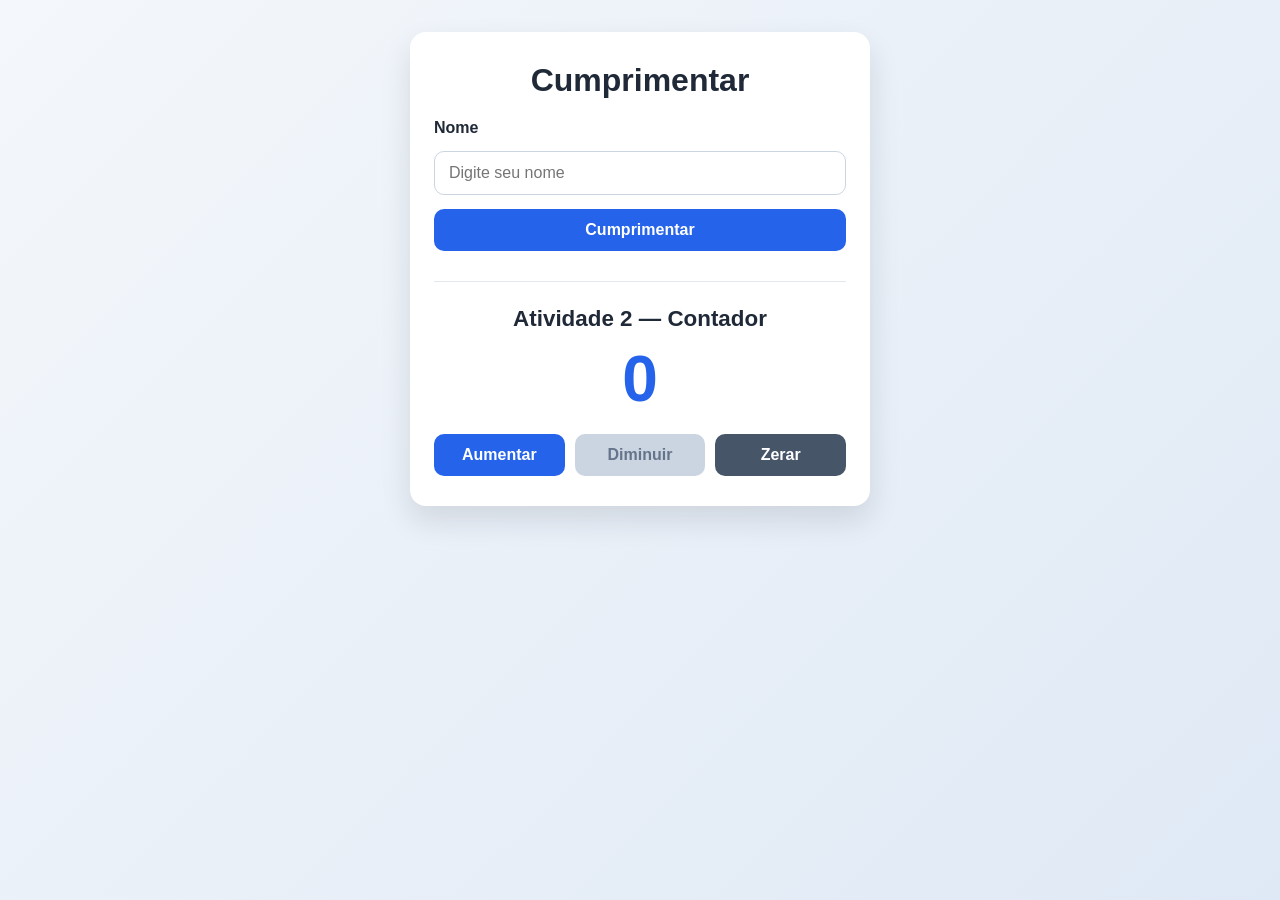
==== Regimental/Luizjoay.html @ 329a8073 "até atividade 2" ====
<!DOCTYPE html>
<html lang="pt-BR">
  <head>
    <meta charset="UTF-8" />
    <meta name="viewport" content="width=device-width, initial-scale=1.0" />
    <title>Atividades — Cumprimentar e Contador</title>
    <style>
      /* CSS compartilhado */
      * {
        box-sizing: border-box;
      }

      body {
        margin: 0;
        min-height: 100vh;
        padding: 32px 0;
        font-family: Arial, sans-serif;
        background: linear-gradient(135deg, #f4f7fb, #dfe9f5);
        color: #1f2937;
      }

      .card {
        width: min(460px, 90vw);
        margin: 0 auto;
        background: #ffffff;
        border-radius: 16px;
        box-shadow: 0 14px 30px rgba(15, 23, 42, 0.12);
        padding: 30px 24px;
      }

      /* CSS Atividade 1 */
      h1 {
        margin: 0 0 20px;
        text-align: center;
        font-size: 2rem;
      }

      form {
        display: flex;
        flex-direction: column;
        gap: 14px;
      }

      label {
        font-weight: 600;
      }

      input {
        width: 100%;
        padding: 12px 14px;
        border: 1.5px solid #cbd5e1;
        border-radius: 10px;
        font-size: 1rem;
        transition: border-color 0.2s ease, box-shadow 0.2s ease;
      }

      input:focus {
        outline: none;
        border-color: #3b82f6;
        box-shadow: 0 0 0 3px rgba(59, 130, 246, 0.12);
      }

      /* Estilos compartilhados dos botões */
      button {
        padding: 12px 18px;
        border: none;
        border-radius: 10px;
        background: #2563eb;
        color: #fff;
        font-size: 1rem;
        font-weight: 700;
        cursor: pointer;
        transition: background 0.2s ease, transform 0.15s ease;
      }

      button:hover {
        background: #1d4ed8;
      }

      button:active {
        transform: translateY(1px);
      }

      .message {
        min-height: 24px;
        margin-top: 20px;
        padding: 10px 12px;
        border-radius: 8px;
        font-weight: 600;
        display: none;
      }

      .message.error {
        display: block;
        background: #fef2f2;
        color: #b91c1c;
        border: 1px solid #fecaca;
      }

      .message.success {
        display: block;
        background: #ecfdf5;
        color: #166534;
        border: 1px solid #a7f3d0;
      }

      /* CSS Atividade 2 */
      button:disabled {
        background: #cbd5e1;
        color: #64748b;
        cursor: not-allowed;
        transform: none;
      }

      button:disabled:hover {
        background: #cbd5e1;
      }

      .counter-section {
        margin-top: 30px;
        padding-top: 24px;
        border-top: 1px solid #e2e8f0;
        text-align: center;
      }

      .counter-section h2 {
        margin: 0 0 12px;
        font-size: 1.4rem;
      }

      .counter-value {
        margin: 0 0 20px;
        color: #2563eb;
        font-size: 4rem;
        font-weight: 800;
        line-height: 1.1;
        font-variant-numeric: tabular-nums;
      }

      .counter-actions {
        display: flex;
        flex-wrap: wrap;
        justify-content: center;
        gap: 10px;
      }

      .counter-actions button {
        flex: 1 1 110px;
      }

      .counter-actions .reset-button {
        background: #475569;
      }

      .counter-actions .reset-button:hover {
        background: #334155;
      }
    </style>
  </head>
  <body>
    <main class="card">
      <!-- HTML Atividade 1 -->
      <h1>Cumprimentar</h1>

      <form id="greetingForm" novalidate>
        <label for="nome">Nome</label>
        <input id="nome" name="nome" type="text" placeholder="Digite seu nome" />
        <button type="submit">Cumprimentar</button>
      </form>

      <p id="resultado" class="message" aria-live="polite"></p>

      <!-- HTML Atividade 2 -->
      <section class="counter-section" aria-labelledby="counterTitle">
        <h2 id="counterTitle">Atividade 2 — Contador</h2>
        <p id="counterValue" class="counter-value" aria-live="polite">0</p>
        <div class="counter-actions">
          <button id="increaseButton" type="button">Aumentar</button>
          <button id="decreaseButton" type="button" disabled>Diminuir</button>
          <button id="resetButton" class="reset-button" type="button">Zerar</button>
        </div>
      </section>
    </main>

    <script>
      // JS Atividade 1
      const form = document.getElementById('greetingForm');
      const input = document.getElementById('nome');
      const resultado = document.getElementById('resultado');

      function mostrarMensagem(texto, tipo) {
        resultado.textContent = texto;
        resultado.className = `message ${tipo}`;
      }

      form.addEventListener('submit', function (event) {
        event.preventDefault();

        const nome = input.value.trim();

        if (!nome) {
          mostrarMensagem('Digite seu nome antes de cumprimentar.', 'error');
          input.focus();
          return;
        }

        mostrarMensagem(`Olá, ${nome}!`, 'success');
      });

      input.addEventListener('keydown', function (event) {
        if (event.key === 'Enter') {
          event.preventDefault();
          form.requestSubmit();
        }
      });

      // JS Atividade 2
      const counterValue = document.getElementById('counterValue');
      const increaseButton = document.getElementById('increaseButton');
      const decreaseButton = document.getElementById('decreaseButton');
      const resetButton = document.getElementById('resetButton');
      let contador = 0;

      function atualizarContador() {
        counterValue.textContent = contador;
        decreaseButton.disabled = contador === 0;
      }

      atualizarContador();

      increaseButton.addEventListener('click', function () {
        contador += 1;
        atualizarContador();
      });

      decreaseButton.addEventListener('click', function () {
        if (contador > 0) {
          contador -= 1;
          atualizarContador();
        }
      });

      resetButton.addEventListener('click', function () {
        contador = 0;
        atualizarContador();
      });
    </script>
  </body>
</html>
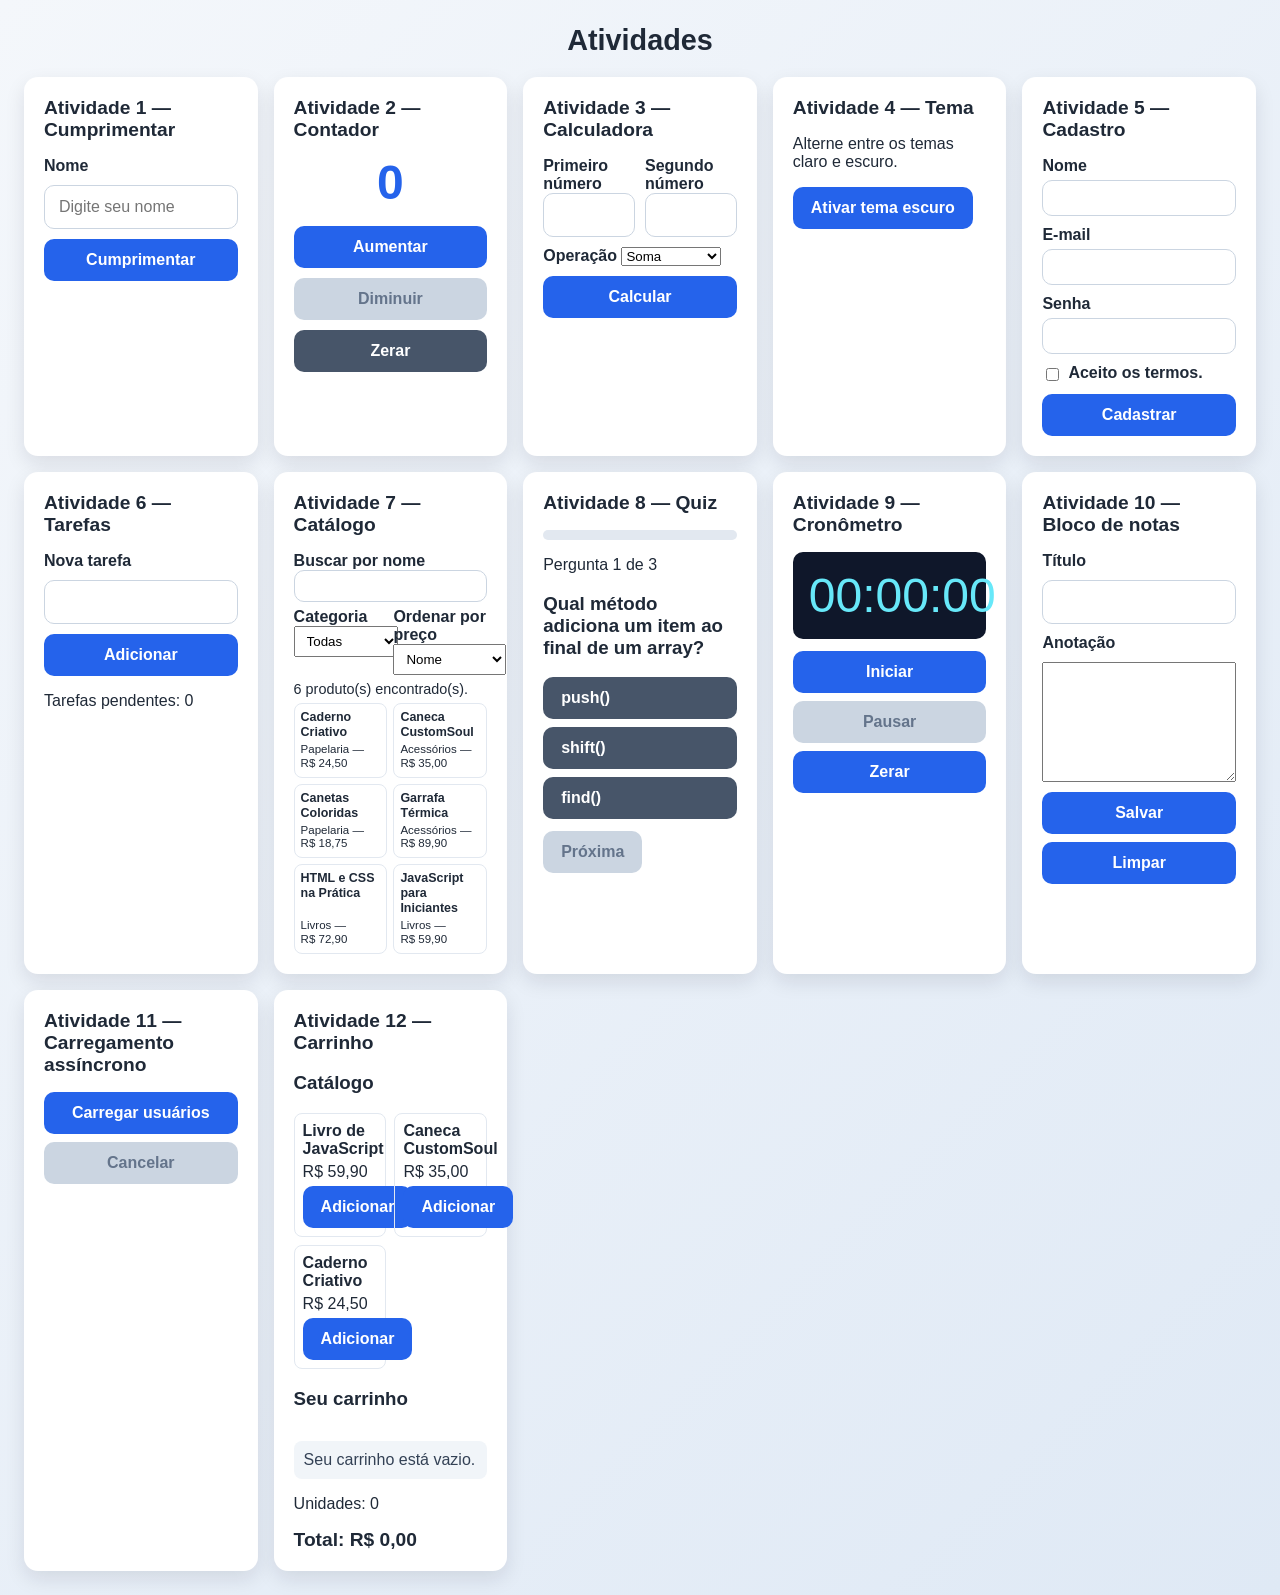
==== commit 2101e1f3: "lista" ====
--- a/Regimental/Luizjoay.html
+++ b/Regimental/Luizjoay.html
@@ -3,9 +3,8 @@
   <head>
     <meta charset="UTF-8" />
     <meta name="viewport" content="width=device-width, initial-scale=1.0" />
-    <title>Atividades — Cumprimentar e Contador</title>
+    <title>Atividades</title>
     <style>
-      /* CSS compartilhado */
       * {
         box-sizing: border-box;
       }
@@ -13,38 +12,57 @@
       body {
         margin: 0;
         min-height: 100vh;
-        padding: 32px 0;
+        padding: 24px;
         font-family: Arial, sans-serif;
         background: linear-gradient(135deg, #f4f7fb, #dfe9f5);
         color: #1f2937;
       }
 
+      /* css compartilhado */
+      .page-header {
+        width: 100%;
+        margin: 0 auto 20px;
+        text-align: center;
+      }
+
+      .page-header h1 {
+        margin: 0;
+        font-size: 1.8rem;
+      }
+
+      .activities-grid {
+        display: grid;
+        grid-template-columns: repeat(auto-fit, minmax(min(230px, 100%), 1fr));
+        gap: 16px;
+        width: 100%;
+        margin: 0;
+      }
+
       .card {
-        width: min(460px, 90vw);
-        margin: 0 auto;
+        min-width: 0;
         background: #ffffff;
-        border-radius: 16px;
-        box-shadow: 0 14px 30px rgba(15, 23, 42, 0.12);
-        padding: 30px 24px;
-      }
-
-      /* CSS Atividade 1 */
-      h1 {
-        margin: 0 0 20px;
-        text-align: center;
-        font-size: 2rem;
-      }
-
+        border-radius: 14px;
+        box-shadow: 0 8px 20px rgba(15, 23, 42, 0.1);
+        padding: 20px;
+      }
+
+      .card h2 {
+        margin: 0 0 16px;
+        font-size: 1.2rem;
+      }
+
+      /* css atv 1 */
       form {
         display: flex;
         flex-direction: column;
-        gap: 14px;
+        gap: 10px;
       }
 
       label {
         font-weight: 600;
       }
 
+      /* css compartilhado */
       input {
         width: 100%;
         padding: 12px 14px;
@@ -54,13 +72,14 @@
         transition: border-color 0.2s ease, box-shadow 0.2s ease;
       }
 
+      /* css compartilhado */
       input:focus {
         outline: none;
         border-color: #3b82f6;
         box-shadow: 0 0 0 3px rgba(59, 130, 246, 0.12);
       }
 
-      /* Estilos compartilhados dos botões */
+      /* css compartilhado */
       button {
         padding: 12px 18px;
         border: none;
@@ -73,23 +92,26 @@
         transition: background 0.2s ease, transform 0.15s ease;
       }
 
+      /* css compartilhado */
       button:hover {
         background: #1d4ed8;
       }
 
+      /* css compartilhado */
       button:active {
         transform: translateY(1px);
       }
 
+      /* css atv 1 */
       .message {
-        min-height: 24px;
-        margin-top: 20px;
+        margin: 12px 0 0;
         padding: 10px 12px;
         border-radius: 8px;
         font-weight: 600;
         display: none;
       }
 
+      /* css atv 1 */
       .message.error {
         display: block;
         background: #fef2f2;
@@ -97,6 +119,7 @@
         border: 1px solid #fecaca;
       }
 
+      /* css atv 1 */
       .message.success {
         display: block;
         background: #ecfdf5;
@@ -104,7 +127,7 @@
         border: 1px solid #a7f3d0;
       }
 
-      /* CSS Atividade 2 */
+      /* css atv 2 */
       button:disabled {
         background: #cbd5e1;
         color: #64748b;
@@ -112,31 +135,32 @@
         transform: none;
       }
 
+      /* css atv 2 */
       button:disabled:hover {
         background: #cbd5e1;
       }
 
+      /* css atv 2 */
       .counter-section {
-        margin-top: 30px;
-        padding-top: 24px;
-        border-top: 1px solid #e2e8f0;
         text-align: center;
       }
 
+      /* css atv 2 */
       .counter-section h2 {
-        margin: 0 0 12px;
-        font-size: 1.4rem;
-      }
-
+        text-align: left;
+      }
+
+      /* css atv 2 */
       .counter-value {
-        margin: 0 0 20px;
+        margin: 8px 0 16px;
         color: #2563eb;
-        font-size: 4rem;
+        font-size: 3rem;
         font-weight: 800;
         line-height: 1.1;
         font-variant-numeric: tabular-nums;
       }
 
+      /* css atv 2 */
       .counter-actions {
         display: flex;
         flex-wrap: wrap;
@@ -144,46 +168,607 @@
         gap: 10px;
       }
 
+      /* css atv 2 */
       .counter-actions button {
         flex: 1 1 110px;
       }
 
+      /* css compartilhado */
+      .activity-card {
+        min-height: 150px;
+      }
+
+      /* css compartilhado */
+      /* css atv 2 */
       .counter-actions .reset-button {
         background: #475569;
       }
 
+      /* css atv 2 */
       .counter-actions .reset-button:hover {
         background: #334155;
+      }
+
+      /* css compartilhado */
+      @media (max-width: 480px) {
+        body {
+          padding: 16px;
+        }
+
+        .card {
+          padding: 16px;
+        }
+      }
+
+      /* css atv 3 */
+      .calculator-fields {
+        display: grid;
+        gap: 10px;
+        grid-template-columns: repeat(2, minmax(0, 1fr));
+      }
+
+      .calculator-fields .wide-field {
+        grid-column: 1 / -1;
+      }
+
+      /* css compartilhado */
+      .activity-actions {
+        display: flex;
+        flex-wrap: wrap;
+        gap: 8px;
+      }
+
+      .activity-actions button {
+        flex: 1 1 110px;
+      }
+
+      .activity-result,
+      .activity-status {
+        margin: 12px 0 0;
+        padding: 10px;
+        border-radius: 8px;
+        background: #f1f5f9;
+        color: #334155;
+        overflow-wrap: anywhere;
+      }
+
+      .activity-result:empty,
+      .activity-status:empty {
+        display: none;
+      }
+
+      .activity-result.error,
+      .activity-status.error {
+        background: #fef2f2;
+        color: #b91c1c;
+      }
+
+      .activity-result.success,
+      .activity-status.success {
+        background: #ecfdf5;
+        color: #166534;
+      }
+
+      /* css atv 4 */
+      body.dark-theme {
+        background: #111827;
+        color: #f8fafc;
+      }
+
+      body.dark-theme .card {
+        background: #1f2937;
+        color: #f8fafc;
+      }
+
+      body.dark-theme input,
+      body.dark-theme select,
+      body.dark-theme textarea {
+        background: #111827;
+        color: #f8fafc;
+        border-color: #64748b;
+      }
+
+      body.dark-theme .activity-result,
+      body.dark-theme .activity-status {
+        background: #334155;
+        color: #f8fafc;
+      }
+
+      body.dark-theme .activity-status.error {
+        background: #7f1d1d;
+        color: #fee2e2;
+      }
+
+      body.dark-theme .activity-status.success {
+        background: #14532d;
+        color: #dcfce7;
+      }
+
+      /* css atv 5 */
+      .registration-card {
+        align-self: start;
+      }
+
+      .registration-form {
+        display: grid;
+        gap: 5px;
+      }
+
+      .registration-form .wide-field {
+        grid-column: 1 / -1;
+      }
+
+      .registration-form input:not([type="checkbox"]) {
+        padding: 8px 10px;
+      }
+
+      .terms-field {
+        display: flex;
+        align-items: flex-start;
+        gap: 6px;
+      }
+
+      .terms-field input {
+        width: auto;
+        margin-top: 4px;
+      }
+
+      .field-error {
+        grid-column: 1 / -1;
+        min-height: 0;
+        margin: -4px 0 0;
+        color: #b91c1c;
+        font-size: 0.8rem;
+      }
+
+      .invalid-field {
+        border-color: #dc2626;
+      }
+
+      /* css atv 6 */
+      .task-list {
+        display: grid;
+        gap: 8px;
+        padding: 0;
+        margin: 12px 0 0;
+        list-style: none;
+      }
+
+      .task-item {
+        display: flex;
+        align-items: center;
+        justify-content: space-between;
+        gap: 8px;
+        padding: 10px;
+        border: 1px solid #e2e8f0;
+        border-radius: 8px;
+      }
+
+      .task-item.is-complete .task-text {
+        color: #64748b;
+        text-decoration: line-through;
+      }
+
+      .task-item button,
+      .cart-item button {
+        padding: 8px 10px;
+      }
+
+      .delete-button {
+        background: #b91c1c;
+      }
+
+      .delete-button:hover {
+        background: #991b1b;
+      }
+
+      /* css atv 7 */
+      .catalog-card {
+        align-self: start;
+      }
+
+      .catalog-filters {
+        display: grid;
+        grid-template-columns: repeat(2, minmax(0, 1fr));
+        gap: 6px;
+        margin-bottom: 6px;
+      }
+
+      .catalog-filters label:first-child {
+        grid-column: 1 / -1;
+      }
+
+      .catalog-filters input,
+      .catalog-filters select {
+        padding: 6px 8px;
+      }
+
+      .product-grid {
+        display: grid;
+        grid-template-columns: repeat(2, minmax(0, 1fr));
+        gap: 8px;
+      }
+
+      .catalog-card .product-grid {
+        grid-template-columns: repeat(2, minmax(0, 1fr));
+        gap: 6px;
+      }
+
+      .product-item {
+        display: flex;
+        align-items: flex-start;
+        flex-direction: column;
+        justify-content: space-between;
+        gap: 5px;
+        padding: 8px;
+        border: 1px solid #e2e8f0;
+        border-radius: 8px;
+      }
+
+      .catalog-card .product-item {
+        gap: 3px;
+        padding: 6px;
+        font-size: 0.78rem;
+        line-height: 1.2;
+      }
+
+      .catalog-card .product-item span {
+        font-size: 0.72rem;
+      }
+
+      .catalog-count {
+        margin: 6px 0;
+        font-size: 0.9rem;
+      }
+
+      /* css atv 8 */
+      .quiz-options {
+        display: grid;
+        gap: 8px;
+        margin: 12px 0;
+      }
+
+      .quiz-progress {
+        height: 10px;
+        margin-bottom: 12px;
+        overflow: hidden;
+        border-radius: 99px;
+        background: #e2e8f0;
+      }
+
+      .quiz-progress span {
+        display: block;
+        height: 100%;
+        background: #2563eb;
+        transition: width 0.2s ease;
+      }
+
+      .quiz-options button {
+        background: #475569;
+        text-align: left;
+      }
+
+      .quiz-options button.correct-answer {
+        background: #15803d;
+      }
+
+      .quiz-options button.wrong-answer {
+        background: #b91c1c;
+      }
+
+      /* css atv 9 */
+      .stopwatch-display {
+        margin: 12px 0;
+        padding: 16px;
+        border-radius: 10px;
+        background: #0f172a;
+        color: #67e8f9;
+        font-size: clamp(2rem, 10vw, 3rem);
+        font-variant-numeric: tabular-nums;
+        text-align: center;
+      }
+
+      /* css atv 10 */
+      .notes-form {
+        display: grid;
+        gap: 10px;
+      }
+
+      .notes-form textarea {
+        min-height: 120px;
+        resize: vertical;
+      }
+
+      .confirmation-dialog {
+        width: min(360px, calc(100% - 32px));
+        border: 0;
+        border-radius: 12px;
+        box-shadow: 0 16px 40px rgba(15, 23, 42, 0.3);
+      }
+
+      .confirmation-dialog::backdrop {
+        background: rgba(15, 23, 42, 0.55);
+      }
+
+      /* css atv 11 */
+      .user-list {
+        display: grid;
+        gap: 8px;
+        padding: 0;
+        margin: 12px 0 0;
+        list-style: none;
+      }
+
+      .user-item {
+        padding: 10px;
+        border: 1px solid #e2e8f0;
+        border-radius: 8px;
+        overflow-wrap: anywhere;
+      }
+
+      /* css atv 12 */
+      .cart-module-help {
+        margin: 0 0 12px;
+      }
+
+      .cart-list {
+        display: grid;
+        gap: 8px;
+        padding: 0;
+        margin: 12px 0 0;
+        list-style: none;
+      }
+
+      .cart-item {
+        display: flex;
+        align-items: center;
+        justify-content: space-between;
+        gap: 8px;
+        padding: 10px;
+        border: 1px solid #e2e8f0;
+        border-radius: 8px;
+      }
+
+      .cart-total {
+        margin: 16px 0 0;
+        font-size: 1.2rem;
+        font-weight: 800;
+      }
+
+      @media (max-width: 480px) {
+        .calculator-fields {
+          grid-template-columns: 1fr;
+        }
+
+        .calculator-fields .wide-field {
+          grid-column: auto;
+        }
+
+        .product-grid {
+          grid-template-columns: repeat(auto-fit, minmax(min(130px, 100%), 1fr));
+        }
+
+        .catalog-card .product-grid {
+          grid-template-columns: repeat(auto-fit, minmax(min(130px, 100%), 1fr));
+        }
       }
     </style>
   </head>
   <body>
-    <main class="card">
-      <!-- HTML Atividade 1 -->
-      <h1>Cumprimentar</h1>
-
-      <form id="greetingForm" novalidate>
-        <label for="nome">Nome</label>
-        <input id="nome" name="nome" type="text" placeholder="Digite seu nome" />
-        <button type="submit">Cumprimentar</button>
-      </form>
-
-      <p id="resultado" class="message" aria-live="polite"></p>
-
-      <!-- HTML Atividade 2 -->
-      <section class="counter-section" aria-labelledby="counterTitle">
-        <h2 id="counterTitle">Atividade 2 — Contador</h2>
-        <p id="counterValue" class="counter-value" aria-live="polite">0</p>
-        <div class="counter-actions">
-          <button id="increaseButton" type="button">Aumentar</button>
-          <button id="decreaseButton" type="button" disabled>Diminuir</button>
-          <button id="resetButton" class="reset-button" type="button">Zerar</button>
+    <header class="page-header">
+      <h1>Atividades</h1>
+    </header>
+
+    <!-- html compartilhado: grade das atividades -->
+    <main class="activities-grid" aria-label="Lista de atividades">
+      <article class="card">
+        <!-- html atv 1 -->
+        <h2>Atividade 1 — Cumprimentar</h2>
+
+        <form id="greetingForm" novalidate>
+          <label for="nome">Nome</label>
+          <input id="nome" name="nome" type="text" placeholder="Digite seu nome" />
+          <button type="submit">Cumprimentar</button>
+        </form>
+
+        <p id="resultado" class="message" aria-live="polite"></p>
+      </article>
+
+      <article class="card">
+        <!-- html atv 2 -->
+        <section class="counter-section" aria-labelledby="counterTitle">
+          <h2 id="counterTitle">Atividade 2 — Contador</h2>
+          <p id="counterValue" class="counter-value" aria-live="polite">0</p>
+          <div class="counter-actions">
+            <button id="increaseButton" type="button">Aumentar</button>
+            <button id="decreaseButton" type="button" disabled>Diminuir</button>
+            <button id="resetButton" class="reset-button" type="button">Zerar</button>
+          </div>
+        </section>
+      </article>
+
+      <article class="card activity-card">
+        <!-- html atv 3 -->
+        <h2>Atividade 3 — Calculadora</h2>
+        <form id="calculatorForm">
+          <div class="calculator-fields">
+            <label>
+              Primeiro número
+              <input id="calculatorFirst" type="number" step="any" required />
+            </label>
+            <label>
+              Segundo número
+              <input id="calculatorSecond" type="number" step="any" required />
+            </label>
+            <label class="wide-field">
+              Operação
+              <select id="calculatorOperation">
+                <option value="add">Soma</option>
+                <option value="subtract">Subtração</option>
+                <option value="multiply">Multiplicação</option>
+                <option value="divide">Divisão</option>
+              </select>
+            </label>
+          </div>
+          <button type="submit">Calcular</button>
+        </form>
+        <p id="calculatorResult" class="activity-result" aria-live="polite"></p>
+      </article>
+
+      <article class="card activity-card">
+        <!-- html atv 4 -->
+        <h2>Atividade 4 — Tema</h2>
+        <p>Alterne entre os temas claro e escuro.</p>
+        <button id="themeToggle" type="button" aria-pressed="false">Ativar tema escuro</button>
+      </article>
+
+      <article class="card activity-card registration-card">
+        <!-- html atv 5 -->
+        <h2>Atividade 5 — Cadastro</h2>
+        <form id="registrationForm" class="registration-form" novalidate>
+          <label class="wide-field" for="registrationName">Nome</label>
+          <input class="wide-field" id="registrationName" name="name" type="text" autocomplete="name" />
+          <p id="registrationNameError" class="field-error" aria-live="polite"></p>
+
+          <label class="wide-field" for="registrationEmail">E-mail</label>
+          <input class="wide-field" id="registrationEmail" name="email" type="email" autocomplete="email" />
+          <p id="registrationEmailError" class="field-error" aria-live="polite"></p>
+
+          <label class="wide-field" for="registrationPassword">Senha</label>
+          <input class="wide-field" id="registrationPassword" name="password" type="password" autocomplete="new-password" />
+          <p id="registrationPasswordError" class="field-error" aria-live="polite"></p>
+
+          <label class="terms-field wide-field">
+            <input id="registrationTerms" name="terms" type="checkbox" />
+            <span>Aceito os termos.</span>
+          </label>
+          <p id="registrationTermsError" class="field-error wide-field" aria-live="polite"></p>
+          <button class="wide-field" type="submit">Cadastrar</button>
+        </form>
+        <p id="registrationStatus" class="activity-status" aria-live="polite"></p>
+      </article>
+
+      <article class="card activity-card">
+        <!-- html atv 6 -->
+        <h2>Atividade 6 — Tarefas</h2>
+        <form id="taskForm">
+          <label for="taskInput">Nova tarefa</label>
+          <input id="taskInput" type="text" />
+          <button type="submit">Adicionar</button>
+        </form>
+        <p id="taskPendingCount" aria-live="polite">Tarefas pendentes: 0</p>
+        <ul id="taskList" class="task-list" aria-label="Lista de tarefas"></ul>
+      </article>
+
+      <article class="card activity-card catalog-card">
+        <!-- html atv 7 -->
+        <h2>Atividade 7 — Catálogo</h2>
+        <div class="catalog-filters">
+          <label>
+            Buscar por nome
+            <input id="catalogSearch" type="search" />
+          </label>
+          <label>
+            Categoria
+            <select id="catalogCategory">
+              <option value="">Todas</option>
+              <option value="Livros">Livros</option>
+              <option value="Acessórios">Acessórios</option>
+              <option value="Papelaria">Papelaria</option>
+            </select>
+          </label>
+          <label>
+            Ordenar por preço
+            <select id="catalogSort">
+              <option value="name">Nome</option>
+              <option value="ascending">Menor preço</option>
+              <option value="descending">Maior preço</option>
+            </select>
+          </label>
         </div>
-      </section>
+        <p id="catalogCount" class="catalog-count" aria-live="polite"></p>
+        <div id="catalogProducts" class="product-grid"></div>
+        <p id="catalogEmpty" class="activity-status" hidden>Nenhum produto corresponde aos filtros.</p>
+      </article>
+
+      <article class="card activity-card">
+        <!-- html atv 8 -->
+        <h2>Atividade 8 — Quiz</h2>
+        <div class="quiz-progress" role="progressbar" aria-label="Progresso do quiz" aria-valuemin="0" aria-valuemax="3" aria-valuenow="0">
+          <span id="quizProgress"></span>
+        </div>
+        <p id="quizQuestionNumber" aria-live="polite"></p>
+        <h3 id="quizQuestion"></h3>
+        <div id="quizOptions" class="quiz-options"></div>
+        <p id="quizFeedback" class="activity-status" aria-live="polite"></p>
+        <button id="quizNext" type="button" disabled>Próxima</button>
+        <button id="quizRestart" type="button" hidden>Reiniciar</button>
+      </article>
+
+      <article class="card activity-card">
+        <!-- html atv 9 -->
+        <h2>Atividade 9 — Cronômetro</h2>
+        <p id="stopwatchDisplay" class="stopwatch-display" role="timer" aria-label="00 minutos, 00 segundos e 00 centésimos">00:00:00</p>
+        <div class="activity-actions">
+          <button id="stopwatchStart" type="button">Iniciar</button>
+          <button id="stopwatchPause" type="button" disabled>Pausar</button>
+          <button id="stopwatchReset" class="reset-button" type="button">Zerar</button>
+        </div>
+      </article>
+
+      <article class="card activity-card">
+        <!-- html atv 10 -->
+        <h2>Atividade 10 — Bloco de notas</h2>
+        <form id="notesForm" class="notes-form">
+          <label for="noteTitle">Título</label>
+          <input id="noteTitle" type="text" />
+          <label for="noteText">Anotação</label>
+          <textarea id="noteText"></textarea>
+          <div class="activity-actions">
+            <button type="submit">Salvar</button>
+            <button id="noteClear" class="reset-button" type="button">Limpar</button>
+          </div>
+        </form>
+        <p id="noteStatus" class="activity-status" aria-live="polite"></p>
+        <dialog id="noteConfirmDialog" class="confirmation-dialog" aria-labelledby="noteConfirmTitle">
+          <h3 id="noteConfirmTitle">Limpar anotação?</h3>
+          <p>O título e o texto serão apagados.</p>
+          <div class="activity-actions">
+            <button id="noteConfirmClear" type="button">Confirmar limpeza</button>
+            <button id="noteCancelClear" class="reset-button" type="button">Cancelar</button>
+          </div>
+        </dialog>
+      </article>
+
+      <article class="card activity-card">
+        <!-- html atv 11 -->
+        <h2>Atividade 11 — Carregamento assíncrono</h2>
+        <div class="activity-actions">
+          <button id="loadUsersButton" type="button">Carregar usuários</button>
+          <button id="cancelUsersButton" class="reset-button" type="button" disabled>Cancelar</button>
+        </div>
+        <p id="usersStatus" class="activity-status" aria-live="polite"></p>
+        <ul id="usersList" class="user-list" aria-label="Usuários carregados"></ul>
+      </article>
+
+      <article class="card activity-card">
+        <!-- html atv 12 -->
+        <h2>Atividade 12 — Carrinho</h2>
+        <p id="cartModuleHelp" class="activity-status cart-module-help">
+        abra esta página pelo Live Server do VS Code. Módulos ES não funcionam quando abre o arquivo normalmente.
+        </p>
+        <h3>Catálogo</h3>
+        <div id="cartCatalog" class="product-grid"></div>
+        <h3>Seu carrinho</h3>
+        <ul id="cartItems" class="cart-list" aria-label="Itens do carrinho"></ul>
+        <p id="cartEmpty" class="activity-status">Seu carrinho está vazio.</p>
+        <p id="cartQuantity">Unidades: 0</p>
+        <p id="cartTotal" class="cart-total">Total: R$ 0,00</p>
+      </article>
     </main>
 
     <script>
-      // JS Atividade 1
+      // js atv 1
       const form = document.getElementById('greetingForm');
       const input = document.getElementById('nome');
       const resultado = document.getElementById('resultado');
@@ -214,7 +799,7 @@
         }
       });
 
-      // JS Atividade 2
+      // js atv 2
       const counterValue = document.getElementById('counterValue');
       const increaseButton = document.getElementById('increaseButton');
       const decreaseButton = document.getElementById('decreaseButton');
@@ -244,6 +829,654 @@
         contador = 0;
         atualizarContador();
       });
+
+      // js atv 3
+      const calculatorForm = document.getElementById('calculatorForm');
+      const calculatorResult = document.getElementById('calculatorResult');
+
+      calculatorForm.addEventListener('submit', function (event) {
+        event.preventDefault();
+
+        const firstInput = document.getElementById('calculatorFirst');
+        const secondInput = document.getElementById('calculatorSecond');
+
+        if (firstInput.value.trim() === '' || secondInput.value.trim() === '') {
+          calculatorResult.textContent = 'Preencha os dois campos numéricos.';
+          calculatorResult.className = 'activity-result error';
+          return;
+        }
+
+        const first = Number(firstInput.value);
+        const second = Number(secondInput.value);
+        const operation = document.getElementById('calculatorOperation').value;
+        let result;
+
+        if (!Number.isFinite(first) || !Number.isFinite(second)) {
+          calculatorResult.textContent = 'Digite dois números válidos.';
+          calculatorResult.className = 'activity-result error';
+          return;
+        }
+
+        switch (operation) {
+          case 'add':
+            result = first + second;
+            break;
+          case 'subtract':
+            result = first - second;
+            break;
+          case 'multiply':
+            result = first * second;
+            break;
+          case 'divide':
+            if (second === 0) {
+              calculatorResult.textContent = 'Não é possível dividir por zero.';
+              calculatorResult.className = 'activity-result error';
+              return;
+            }
+            result = first / second;
+            break;
+          default:
+            calculatorResult.textContent = 'Selecione uma operação válida.';
+            calculatorResult.className = 'activity-result error';
+            return;
+        }
+
+        calculatorResult.textContent = `Resultado: ${result}`;
+        calculatorResult.className = 'activity-result success';
+      });
+
+      // js atv 4
+      const themeToggle = document.getElementById('themeToggle');
+
+      themeToggle.addEventListener('click', function () {
+        const darkThemeEnabled = document.body.classList.toggle('dark-theme');
+        themeToggle.setAttribute('aria-pressed', String(darkThemeEnabled));
+        themeToggle.textContent = darkThemeEnabled ? 'Ativar tema claro' : 'Ativar tema escuro';
+      });
+
+      // js atv 5
+      const registrationForm = document.getElementById('registrationForm');
+      const registrationFields = {
+        name: document.getElementById('registrationName'),
+        email: document.getElementById('registrationEmail'),
+        password: document.getElementById('registrationPassword'),
+        terms: document.getElementById('registrationTerms'),
+      };
+      const registrationStatus = document.getElementById('registrationStatus');
+
+      registrationForm.addEventListener('submit', function (event) {
+        event.preventDefault();
+
+        const errors = {
+          name: registrationFields.name.value.trim().length < 3
+            ? 'Informe um nome com pelo menos três caracteres.'
+            : '',
+          email: !registrationFields.email.validity.valid || registrationFields.email.value.trim() === ''
+            ? 'Informe um e-mail válido.'
+            : '',
+          password: registrationFields.password.value.length < 8
+            ? 'A senha precisa ter pelo menos oito caracteres.'
+            : '',
+          terms: !registrationFields.terms.checked
+            ? 'Aceite os termos para continuar.'
+            : '',
+        };
+
+        let hasErrors = false;
+        Object.entries(errors).forEach(function ([fieldName, error]) {
+          const field = registrationFields[fieldName];
+          const errorMessage = document.getElementById(`registration${fieldName[0].toUpperCase()}${fieldName.slice(1)}Error`);
+          const invalid = Boolean(error);
+          field.classList.toggle('invalid-field', invalid);
+          field.setAttribute('aria-invalid', String(invalid));
+          errorMessage.textContent = error;
+          hasErrors = hasErrors || invalid;
+        });
+
+        if (hasErrors) {
+          registrationStatus.textContent = 'Revise os campos destacados.';
+          registrationStatus.className = 'activity-status error';
+          return;
+        }
+
+        registrationStatus.textContent = `Cadastro simulado com sucesso, ${registrationFields.name.value.trim()}!`;
+        registrationStatus.className = 'activity-status success';
+        registrationForm.reset();
+      });
+
+      // js atv 6
+      const taskForm = document.getElementById('taskForm');
+      const taskInput = document.getElementById('taskInput');
+      const taskList = document.getElementById('taskList');
+      const taskPendingCount = document.getElementById('taskPendingCount');
+      const tasks = [];
+      let nextTaskId = 1;
+
+      function renderTasks() {
+        taskList.replaceChildren();
+
+        tasks.forEach(function (task) {
+          const item = document.createElement('li');
+          item.className = `task-item${task.completed ? ' is-complete' : ''}`;
+          item.dataset.taskId = String(task.id);
+
+          const text = document.createElement('span');
+          text.className = 'task-text';
+          text.textContent = task.text;
+
+          const actions = document.createElement('div');
+          actions.className = 'activity-actions';
+
+          const toggleButton = document.createElement('button');
+          toggleButton.type = 'button';
+          toggleButton.dataset.action = 'toggle';
+          toggleButton.textContent = task.completed ? 'Reabrir' : 'Concluir';
+
+          const deleteButton = document.createElement('button');
+          deleteButton.type = 'button';
+          deleteButton.dataset.action = 'delete';
+          deleteButton.className = 'delete-button';
+          deleteButton.textContent = 'Excluir';
+
+          actions.append(toggleButton, deleteButton);
+          item.append(text, actions);
+          taskList.append(item);
+        });
+
+        const pending = tasks.filter(function (task) {
+          return !task.completed;
+        }).length;
+        taskPendingCount.textContent = `Tarefas pendentes: ${pending}`;
+      }
+
+      taskForm.addEventListener('submit', function (event) {
+        event.preventDefault();
+        const text = taskInput.value.trim();
+
+        if (!text) {
+          taskInput.focus();
+          return;
+        }
+
+        tasks.push({ id: nextTaskId, text, completed: false });
+        nextTaskId += 1;
+        taskInput.value = '';
+        renderTasks();
+        taskInput.focus();
+      });
+
+      taskList.addEventListener('click', function (event) {
+        const button = event.target.closest('button[data-action]');
+        const item = button && button.closest('[data-task-id]');
+
+        if (!button || !item) {
+          return;
+        }
+
+        const taskId = Number(item.dataset.taskId);
+        const task = tasks.find(function (entry) {
+          return entry.id === taskId;
+        });
+
+        if (!task) {
+          return;
+        }
+
+        if (button.dataset.action === 'toggle') {
+          task.completed = !task.completed;
+        } else if (button.dataset.action === 'delete') {
+          const taskIndex = tasks.findIndex(function (entry) {
+            return entry.id === taskId;
+          });
+          tasks.splice(taskIndex, 1);
+        }
+
+        renderTasks();
+      });
+
+      renderTasks();
+
+      // js atv 7
+      const catalogProducts = [
+        { name: 'JavaScript para Iniciantes', category: 'Livros', price: 59.9 },
+        { name: 'Caderno Criativo', category: 'Papelaria', price: 24.5 },
+        { name: 'Caneca CustomSoul', category: 'Acessórios', price: 35 },
+        { name: 'HTML e CSS na Prática', category: 'Livros', price: 72.9 },
+        { name: 'Canetas Coloridas', category: 'Papelaria', price: 18.75 },
+        { name: 'Garrafa Térmica', category: 'Acessórios', price: 89.9 },
+      ];
+      const catalogSearch = document.getElementById('catalogSearch');
+      const catalogCategory = document.getElementById('catalogCategory');
+      const catalogSort = document.getElementById('catalogSort');
+      const catalogProductsContainer = document.getElementById('catalogProducts');
+      const catalogCount = document.getElementById('catalogCount');
+      const catalogEmpty = document.getElementById('catalogEmpty');
+      const currencyFormatter = new Intl.NumberFormat('pt-BR', {
+        style: 'currency',
+        currency: 'BRL',
+      });
+
+      function renderCatalog() {
+        const searchTerm = catalogSearch.value.trim().toLocaleLowerCase('pt-BR');
+        const category = catalogCategory.value;
+        const sortOrder = catalogSort.value;
+        const filteredProducts = catalogProducts
+          .filter(function (product) {
+            return product.name.toLocaleLowerCase('pt-BR').includes(searchTerm)
+              && (!category || product.category === category);
+          });
+
+        if (sortOrder === 'ascending') {
+          filteredProducts.sort(function (a, b) {
+            return a.price - b.price;
+          });
+        } else if (sortOrder === 'descending') {
+          filteredProducts.sort(function (a, b) {
+            return b.price - a.price;
+          });
+        } else {
+          filteredProducts.sort(function (a, b) {
+            return a.name.localeCompare(b.name, 'pt-BR');
+          });
+        }
+
+        const productCards = filteredProducts.map(function (product) {
+          const card = document.createElement('article');
+          card.className = 'product-item';
+
+          const name = document.createElement('strong');
+          name.textContent = product.name;
+          const details = document.createElement('span');
+          details.textContent = `${product.category} — ${currencyFormatter.format(product.price)}`;
+
+          card.append(name, details);
+          return card;
+        });
+
+        catalogProductsContainer.replaceChildren(...productCards);
+        catalogCount.textContent = `${filteredProducts.length} produto(s) encontrado(s).`;
+        catalogEmpty.hidden = filteredProducts.length !== 0;
+      }
+
+      catalogSearch.addEventListener('input', renderCatalog);
+      catalogCategory.addEventListener('change', renderCatalog);
+      catalogSort.addEventListener('change', renderCatalog);
+      renderCatalog();
+
+      // js atv 8
+      const quizQuestions = [
+        {
+          question: 'Qual método adiciona um item ao final de um array?',
+          options: ['push()', 'shift()', 'find()'],
+          answerIndex: 0,
+        },
+        {
+          question: 'Qual palavra declara uma constante em JavaScript?',
+          options: ['let', 'const', 'var'],
+          answerIndex: 1,
+        },
+        {
+          question: 'Qual propriedade indica a quantidade de itens de um array?',
+          options: ['size', 'count', 'length'],
+          answerIndex: 2,
+        },
+      ];
+      const quizQuestionNumber = document.getElementById('quizQuestionNumber');
+      const quizQuestion = document.getElementById('quizQuestion');
+      const quizOptions = document.getElementById('quizOptions');
+      const quizFeedback = document.getElementById('quizFeedback');
+      const quizNext = document.getElementById('quizNext');
+      const quizRestart = document.getElementById('quizRestart');
+      const quizProgress = document.getElementById('quizProgress');
+      const quizProgressBar = quizProgress.parentElement;
+      let quizIndex = 0;
+      let quizScore = 0;
+      let quizAnswered = false;
+
+      function renderQuizQuestion() {
+        const currentQuestion = quizQuestions[quizIndex];
+        quizAnswered = false;
+        quizQuestionNumber.textContent = `Pergunta ${quizIndex + 1} de ${quizQuestions.length}`;
+        quizQuestion.textContent = currentQuestion.question;
+        quizOptions.replaceChildren();
+        quizFeedback.textContent = '';
+        quizFeedback.className = 'activity-status';
+        quizNext.disabled = true;
+        quizNext.hidden = false;
+        quizRestart.hidden = true;
+        quizProgressBar.setAttribute('aria-valuenow', String(quizIndex));
+        quizProgress.style.width = `${(quizIndex / quizQuestions.length) * 100}%`;
+
+        currentQuestion.options.forEach(function (option, optionIndex) {
+          const button = document.createElement('button');
+          button.type = 'button';
+          button.dataset.optionIndex = String(optionIndex);
+          button.textContent = option;
+          quizOptions.append(button);
+        });
+      }
+
+      quizOptions.addEventListener('click', function (event) {
+        const button = event.target.closest('button[data-option-index]');
+        if (!button || quizAnswered) {
+          return;
+        }
+
+        quizAnswered = true;
+        const selectedIndex = Number(button.dataset.optionIndex);
+        const currentQuestion = quizQuestions[quizIndex];
+        const isCorrect = selectedIndex === currentQuestion.answerIndex;
+        if (isCorrect) {
+          quizScore += 1;
+        }
+
+        Array.from(quizOptions.querySelectorAll('button')).forEach(function (optionButton) {
+          const optionIndex = Number(optionButton.dataset.optionIndex);
+          optionButton.disabled = true;
+          if (optionIndex === currentQuestion.answerIndex) {
+            optionButton.classList.add('correct-answer');
+          } else if (optionIndex === selectedIndex) {
+            optionButton.classList.add('wrong-answer');
+          }
+        });
+
+        quizFeedback.textContent = isCorrect ? 'Resposta correta!' : 'Resposta incorreta.';
+        quizFeedback.className = `activity-status ${isCorrect ? 'success' : 'error'}`;
+        quizNext.disabled = false;
+        quizProgressBar.setAttribute('aria-valuenow', String(quizIndex + 1));
+        quizProgress.style.width = `${((quizIndex + 1) / quizQuestions.length) * 100}%`;
+      });
+
+      quizNext.addEventListener('click', function () {
+        if (!quizAnswered) {
+          return;
+        }
+
+        quizIndex += 1;
+        if (quizIndex < quizQuestions.length) {
+          renderQuizQuestion();
+          return;
+        }
+
+        quizQuestionNumber.textContent = 'Quiz concluído';
+        quizQuestion.textContent = `Pontuação: ${quizScore} de ${quizQuestions.length}`;
+        quizOptions.replaceChildren();
+        quizFeedback.textContent = 'Parabéns por concluir o quiz!';
+        quizFeedback.className = 'activity-status success';
+        quizNext.hidden = true;
+        quizRestart.hidden = false;
+        quizProgress.style.width = '100%';
+        quizProgressBar.setAttribute('aria-valuenow', String(quizQuestions.length));
+      });
+
+      quizRestart.addEventListener('click', function () {
+        quizIndex = 0;
+        quizScore = 0;
+        renderQuizQuestion();
+      });
+
+      renderQuizQuestion();
+
+      // js atv 9
+      const stopwatchDisplay = document.getElementById('stopwatchDisplay');
+      const stopwatchStart = document.getElementById('stopwatchStart');
+      const stopwatchPause = document.getElementById('stopwatchPause');
+      const stopwatchReset = document.getElementById('stopwatchReset');
+      let stopwatchElapsed = 0;
+      let stopwatchStartedAt = 0;
+      let stopwatchFrame = null;
+
+      function renderStopwatch() {
+        const elapsed = stopwatchElapsed + (stopwatchFrame === null ? 0 : performance.now() - stopwatchStartedAt);
+        const totalCentiseconds = Math.floor(elapsed / 10);
+        const minutes = Math.floor(totalCentiseconds / 6000);
+        const seconds = Math.floor((totalCentiseconds % 6000) / 100);
+        const centiseconds = totalCentiseconds % 100;
+        const formattedTime = `${String(minutes).padStart(2, '0')}:${String(seconds).padStart(2, '0')}:${String(centiseconds).padStart(2, '0')}`;
+        stopwatchDisplay.textContent = formattedTime;
+        stopwatchDisplay.setAttribute(
+          'aria-label',
+          `${String(minutes).padStart(2, '0')} minutos, ${String(seconds).padStart(2, '0')} segundos e ${String(centiseconds).padStart(2, '0')} centésimos`,
+        );
+      }
+
+      function updateStopwatch() {
+        renderStopwatch();
+        stopwatchFrame = requestAnimationFrame(updateStopwatch);
+      }
+
+      stopwatchStart.addEventListener('click', function () {
+        if (stopwatchFrame !== null) {
+          return;
+        }
+
+        stopwatchStartedAt = performance.now();
+        stopwatchStart.disabled = true;
+        stopwatchPause.disabled = false;
+        stopwatchFrame = requestAnimationFrame(updateStopwatch);
+      });
+
+      stopwatchPause.addEventListener('click', function () {
+        if (stopwatchFrame === null) {
+          return;
+        }
+
+        cancelAnimationFrame(stopwatchFrame);
+        stopwatchElapsed += performance.now() - stopwatchStartedAt;
+        stopwatchFrame = null;
+        stopwatchStart.disabled = false;
+        stopwatchPause.disabled = true;
+        renderStopwatch();
+      });
+
+      stopwatchReset.addEventListener('click', function () {
+        if (stopwatchFrame !== null) {
+          cancelAnimationFrame(stopwatchFrame);
+          stopwatchFrame = null;
+        }
+
+        stopwatchElapsed = 0;
+        stopwatchStartedAt = 0;
+        stopwatchStart.disabled = false;
+        stopwatchPause.disabled = true;
+        renderStopwatch();
+      });
+
+      // js atv 10
+      const noteStorageKey = 'customsoul-note';
+      const noteTitle = document.getElementById('noteTitle');
+      const noteText = document.getElementById('noteText');
+      const notesForm = document.getElementById('notesForm');
+      const noteStatus = document.getElementById('noteStatus');
+      const noteConfirmDialog = document.getElementById('noteConfirmDialog');
+      let memoryNote = { title: '', text: '' };
+
+      function setNoteStatus(message, type) {
+        noteStatus.textContent = message;
+        noteStatus.className = `activity-status${type ? ` ${type}` : ''}`;
+      }
+
+      function isValidNote(value) {
+        return value !== null
+          && typeof value === 'object'
+          && typeof value.title === 'string'
+          && typeof value.text === 'string';
+      }
+
+      function restoreNote() {
+        try {
+          const storedNote = localStorage.getItem(noteStorageKey);
+          if (storedNote === null) {
+            noteTitle.value = memoryNote.title;
+            noteText.value = memoryNote.text;
+            return;
+          }
+
+          const parsedNote = JSON.parse(storedNote);
+          if (!isValidNote(parsedNote)) {
+            throw new TypeError('A anotação salva tem um formato inválido.');
+          }
+
+          memoryNote = { title: parsedNote.title, text: parsedNote.text };
+          noteTitle.value = memoryNote.title;
+          noteText.value = memoryNote.text;
+        } catch (error) {
+          noteTitle.value = memoryNote.title;
+          noteText.value = memoryNote.text;
+          setNoteStatus(
+            error instanceof SyntaxError
+              ? 'Os dados salvos estavam inválidos. Você pode continuar usando a anotação em memória.'
+              : error instanceof TypeError
+                ? 'A anotação salva tinha uma estrutura inválida. Você pode continuar usando a anotação em memória.'
+                : 'O armazenamento não está disponível. A anotação ficará apenas nesta sessão.',
+            'error',
+          );
+        }
+      }
+
+      notesForm.addEventListener('submit', function (event) {
+        event.preventDefault();
+        memoryNote = { title: noteTitle.value, text: noteText.value };
+
+        try {
+          localStorage.setItem(noteStorageKey, JSON.stringify(memoryNote));
+          setNoteStatus('Anotação salva neste navegador.', 'success');
+        } catch (error) {
+          setNoteStatus('Não foi possível acessar o armazenamento. Anotação mantida em memória nesta sessão.', 'error');
+        }
+      });
+
+      document.getElementById('noteClear').addEventListener('click', function () {
+        noteConfirmDialog.showModal();
+      });
+
+      document.getElementById('noteCancelClear').addEventListener('click', function () {
+        noteConfirmDialog.close();
+      });
+
+      document.getElementById('noteConfirmClear').addEventListener('click', function () {
+        memoryNote = { title: '', text: '' };
+        noteTitle.value = '';
+        noteText.value = '';
+
+        try {
+          localStorage.removeItem(noteStorageKey);
+          setNoteStatus('Anotação limpa.', 'success');
+        } catch (error) {
+          setNoteStatus('Anotação limpa nesta sessão, mas o armazenamento não está disponível.', 'error');
+        }
+
+        noteConfirmDialog.close();
+      });
+
+      restoreNote();
+
+      // js atv 11
+      const loadUsersButton = document.getElementById('loadUsersButton');
+      const cancelUsersButton = document.getElementById('cancelUsersButton');
+      const usersStatus = document.getElementById('usersStatus');
+      const usersList = document.getElementById('usersList');
+      const demoUsers = [
+        { id: 1, name: 'Ana Costa', email: 'ana@example.com' },
+        { id: 2, name: 'Bruno Lima', email: 'bruno@example.com' },
+        { id: 3, name: 'Carla Souza', email: 'carla@example.com' },
+      ];
+      let usersController = null;
+
+      function waitForUsers(signal) {
+        return new Promise(function (resolve, reject) {
+          const handleAbort = function () {
+            window.clearTimeout(timeoutId);
+            reject(new DOMException('Carregamento cancelado.', 'AbortError'));
+          };
+          const timeoutId = window.setTimeout(function () {
+            signal.removeEventListener('abort', handleAbort);
+            resolve();
+          }, 1200);
+
+          signal.addEventListener('abort', handleAbort, { once: true });
+          if (signal.aborted) {
+            handleAbort();
+          }
+        });
+      }
+
+      function isValidUsers(value) {
+        return Array.isArray(value)
+          && value.every(function (user) {
+            return user !== null
+              && typeof user === 'object'
+              && (typeof user.id === 'number' || typeof user.id === 'string')
+              && typeof user.name === 'string'
+              && typeof user.email === 'string';
+          });
+      }
+
+      loadUsersButton.addEventListener('click', async function () {
+        if (usersController) {
+          return;
+        }
+
+        const controller = new AbortController();
+        usersController = controller;
+        let temporaryUrl = null;
+        usersList.replaceChildren();
+        loadUsersButton.disabled = true;
+        cancelUsersButton.disabled = false;
+        usersStatus.textContent = 'Carregando usuários...';
+        usersStatus.className = 'activity-status';
+
+        try {
+          const temporaryJson = new Blob([JSON.stringify(demoUsers)], { type: 'application/json' });
+          temporaryUrl = URL.createObjectURL(temporaryJson);
+          await waitForUsers(controller.signal);
+          const response = await fetch(temporaryUrl, { signal: controller.signal });
+
+          if (!response.ok) {
+            throw new Error(`Falha ao carregar os dados (HTTP ${response.status}).`);
+          }
+
+          const users = await response.json();
+          if (!isValidUsers(users)) {
+            throw new Error('Os dados recebidos não têm o formato esperado.');
+          }
+
+          const userItems = users.map(function (user) {
+            const item = document.createElement('li');
+            item.className = 'user-item';
+            item.textContent = `${user.name} — ${user.email}`;
+            return item;
+          });
+          usersList.replaceChildren(...userItems);
+          usersStatus.textContent = `${users.length} usuário(s) carregado(s).`;
+          usersStatus.className = 'activity-status success';
+        } catch (error) {
+          if (error.name === 'AbortError') {
+            usersStatus.textContent = 'Carregamento cancelado.';
+            usersStatus.className = 'activity-status error';
+          } else {
+            usersStatus.textContent = `Não foi possível carregar os usuários: ${error.message}`;
+            usersStatus.className = 'activity-status error';
+          }
+        } finally {
+          if (temporaryUrl) {
+            URL.revokeObjectURL(temporaryUrl);
+          }
+          usersController = null;
+          loadUsersButton.disabled = false;
+          cancelUsersButton.disabled = true;
+        }
+      });
+
+      cancelUsersButton.addEventListener('click', function () {
+        if (usersController) {
+          usersController.abort();
+        }
+      });
+
+      // js atv 12
     </script>
+
+    <script type="module" src="js/atividade12.js"></script>
   </body>
-</html>
+</html>
